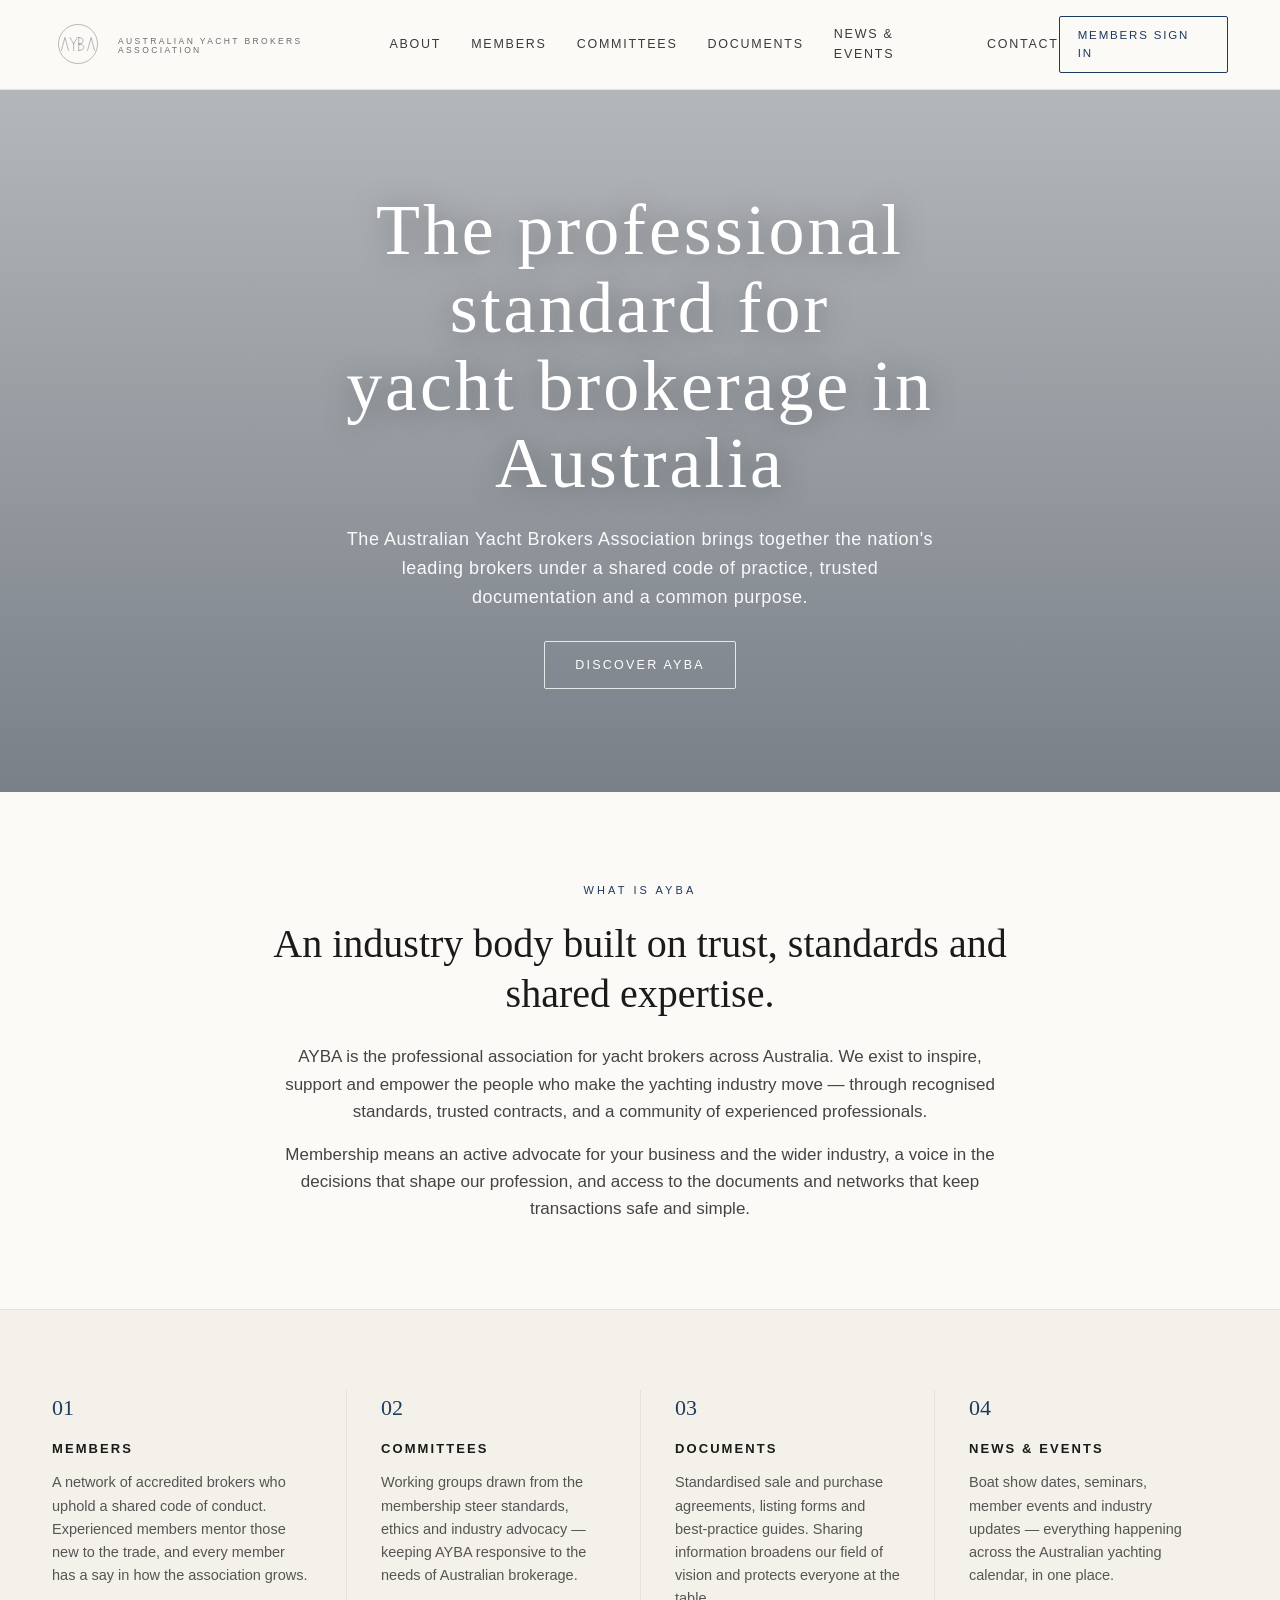
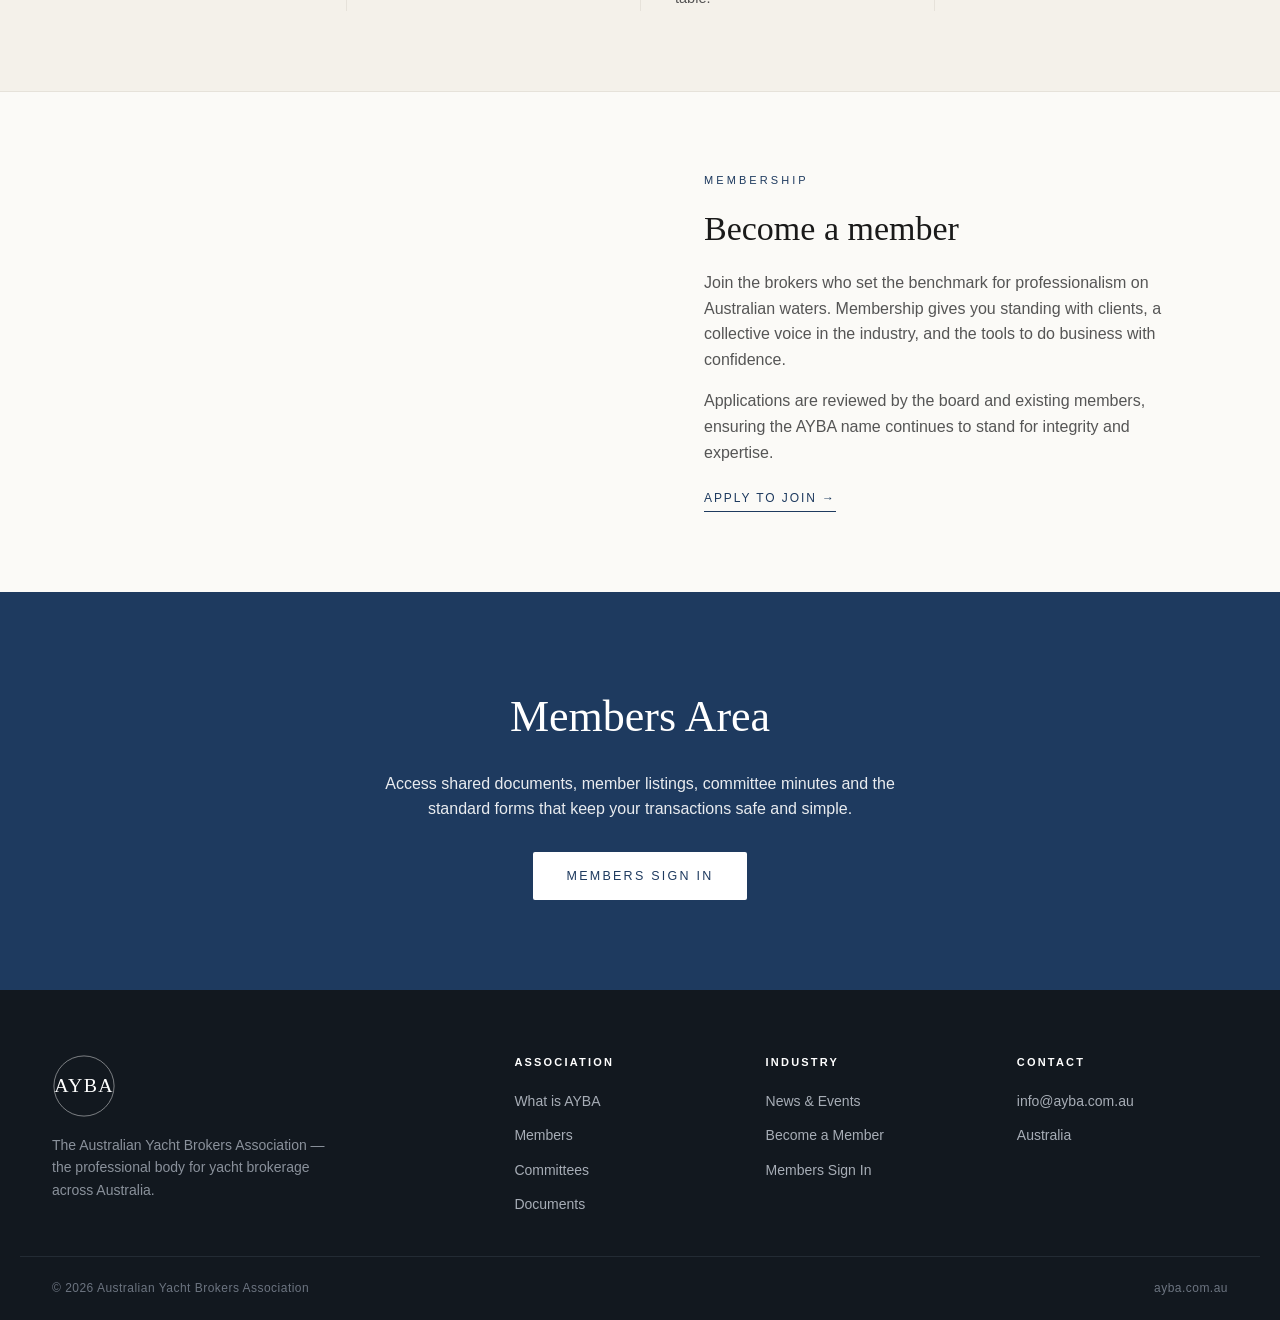
==== index.html @ bcdb8a64 "Create index.html" ====
<!DOCTYPE html>
<html lang="en-AU">
<head>
<meta charset="UTF-8">
<meta name="viewport" content="width=device-width, initial-scale=1.0">
<title>AYBA — The Australian Yacht Brokers Association</title>
<meta name="description" content="The Australian Yacht Brokers Association — the professional body for yacht brokerage in Australia. Standards, documents and community for the industry.">
<style>
  :root{
    --ink:#1a1a1a;
    --muted:#6b6b6b;
    --line:#e6e2da;
    --paper:#fbfaf7;
    --accent:#1e3a5f;      /* deep navy */
    --sand:#f4f1ea;
    --serif:"Cormorant Garamond", Georgia, "Times New Roman", serif;
    --sans:"Helvetica Neue", Arial, "Segoe UI", sans-serif;
  }
  @import url('https://fonts.googleapis.com/css2?family=Cormorant+Garamond:wght@300;400;500&family=Jost:wght@300;400;500&display=swap');
  *{box-sizing:border-box;margin:0;padding:0}
  html{scroll-behavior:smooth}
  body{
    font-family:var(--sans);
    color:var(--ink);
    background:var(--paper);
    line-height:1.6;
    -webkit-font-smoothing:antialiased;
  }
  a{color:inherit;text-decoration:none}

  /* ---------- Top bar ---------- */
  header{
    position:sticky;top:0;z-index:50;
    background:rgba(251,250,247,.92);
    backdrop-filter:blur(8px);
    border-bottom:1px solid var(--line);
  }
  .bar{
    max-width:1240px;margin:0 auto;
    display:flex;align-items:center;justify-content:space-between;
    padding:16px 32px;
  }
  .brand{display:flex;align-items:center;gap:14px;color:var(--ink)}
  .brand .mark{width:52px;height:52px;flex:none;display:block}
  .brand .mark text{font-family:var(--serif);font-weight:300}
  .brand .wordmark{display:flex;flex-direction:column;line-height:1.1}
  .brand .wordmark b{font-family:var(--serif);font-weight:400;font-size:22px;letter-spacing:.22em}
  .brand .wordmark span{font-family:'Jost',var(--sans);font-size:8.5px;letter-spacing:.28em;color:var(--muted);margin-top:4px;text-transform:uppercase}
  @media(max-width:720px){.brand .wordmark{display:none}}
  nav.main{display:flex;gap:30px;align-items:center;font-family:'Jost',var(--sans);font-size:12.5px;letter-spacing:.14em;text-transform:uppercase;color:#3a3a3a}
  nav.main a{position:relative;padding:4px 0;transition:color .2s}
  nav.main a:hover{color:var(--accent)}
  .members-btn{
    font-family:'Jost',var(--sans);font-size:11.5px;letter-spacing:.16em;text-transform:uppercase;
    border:1px solid var(--accent);color:var(--accent);
    padding:9px 18px;border-radius:2px;transition:all .2s;
  }
  .members-btn:hover{background:var(--accent);color:#fff}
  .menu-toggle{display:none;background:none;border:0;font-size:24px;cursor:pointer;color:var(--ink)}

  /* ---------- Hero ---------- */
  .hero{
    position:relative;
    min-height:78vh;
    display:flex;align-items:center;justify-content:center;text-align:center;
    background:linear-gradient(180deg,rgba(15,28,45,.30),rgba(15,28,45,.55)),
      url('https://images.unsplash.com/photo-1598737285721-29346a5c9278?auto=format&fit=crop&w=2200&q=80') center 45%/cover no-repeat;
    color:#fff;
  }
  .hero-inner{max-width:820px;padding:40px}
  .hero h1{
    font-family:var(--serif);font-weight:300;
    font-size:clamp(38px,6vw,72px);letter-spacing:.04em;line-height:1.08;
    margin-bottom:22px;text-shadow:0 2px 30px rgba(0,0,0,.35);
  }
  .hero p{
    font-family:'Jost',var(--sans);font-weight:300;
    font-size:clamp(14px,1.6vw,18px);letter-spacing:.03em;
    max-width:600px;margin:0 auto 30px;opacity:.95;
  }
  .hero .cta{
    display:inline-block;font-family:'Jost',var(--sans);
    font-size:12.5px;letter-spacing:.18em;text-transform:uppercase;
    border:1px solid rgba(255,255,255,.8);padding:13px 30px;border-radius:2px;
    transition:all .2s;
  }
  .hero .cta:hover{background:#fff;color:var(--accent)}

  /* ---------- Intro strip ---------- */
  .intro{max-width:900px;margin:0 auto;padding:90px 32px 70px;text-align:center}
  .kicker{font-family:'Jost',var(--sans);font-size:11px;letter-spacing:.28em;text-transform:uppercase;color:var(--accent);margin-bottom:20px}
  .intro h2{font-family:var(--serif);font-weight:400;font-size:clamp(26px,3.6vw,40px);line-height:1.25;color:var(--ink);margin-bottom:24px}
  .intro p{font-family:'Jost',var(--sans);font-weight:300;color:#444;font-size:17px;max-width:720px;margin:0 auto 16px}

  /* ---------- Pillars ---------- */
  .pillars{background:var(--sand);border-top:1px solid var(--line);border-bottom:1px solid var(--line)}
  .grid{max-width:1240px;margin:0 auto;padding:80px 32px;display:grid;grid-template-columns:repeat(4,1fr);gap:0}
  .pillar{padding:0 34px;border-left:1px solid var(--line)}
  .pillar:first-child{border-left:0;padding-left:0}
  .pillar .num{font-family:var(--serif);font-size:22px;color:var(--accent);margin-bottom:14px}
  .pillar h3{font-family:'Jost',var(--sans);font-size:13px;letter-spacing:.16em;text-transform:uppercase;margin-bottom:12px;color:var(--ink)}
  .pillar p{font-family:'Jost',var(--sans);font-weight:300;font-size:14.5px;color:#555}

  /* ---------- Feature split ---------- */
  .split{max-width:1240px;margin:0 auto;display:grid;grid-template-columns:1fr 1fr;gap:0;align-items:stretch}
  .split .img{min-height:460px;background:center/cover no-repeat}
  .split .txt{padding:80px 64px;display:flex;flex-direction:column;justify-content:center}
  .split .txt h2{font-family:var(--serif);font-weight:400;font-size:34px;margin-bottom:20px;line-height:1.2}
  .split .txt p{font-family:'Jost',var(--sans);font-weight:300;color:#555;font-size:16px;margin-bottom:16px}
  .split .txt a.link{font-family:'Jost',var(--sans);font-size:12px;letter-spacing:.16em;text-transform:uppercase;color:var(--accent);border-bottom:1px solid var(--accent);padding-bottom:3px;align-self:flex-start;margin-top:8px}

  /* ---------- Join band ---------- */
  .band{background:var(--accent);color:#fff;text-align:center;padding:90px 32px}
  .band h2{font-family:var(--serif);font-weight:300;font-size:clamp(28px,4vw,44px);margin-bottom:18px}
  .band p{font-family:'Jost',var(--sans);font-weight:300;opacity:.9;max-width:560px;margin:0 auto 30px}
  .band .cta{display:inline-block;font-family:'Jost',var(--sans);font-size:12.5px;letter-spacing:.18em;text-transform:uppercase;background:#fff;color:var(--accent);padding:14px 34px;border-radius:2px;transition:opacity .2s}
  .band .cta:hover{opacity:.85}

  /* ---------- Footer ---------- */
  footer{background:#12181f;color:#c9cdd3;font-family:'Jost',var(--sans);font-weight:300}
  .foot{max-width:1240px;margin:0 auto;padding:64px 32px 30px;display:grid;grid-template-columns:2fr 1fr 1fr 1fr;gap:40px}
  .foot .fbrand{font-family:var(--serif);font-size:28px;letter-spacing:.18em;color:#fff;margin-bottom:14px}
  .foot p{font-size:14px;color:#8a919b;max-width:280px}
  .foot h4{font-size:11px;letter-spacing:.2em;text-transform:uppercase;color:#fff;margin-bottom:16px}
  .foot ul{list-style:none}
  .foot ul li{margin-bottom:9px}
  .foot ul li a{font-size:14px;color:#a7adb6;transition:color .2s}
  .foot ul li a:hover{color:#fff}
  .foot-bottom{border-top:1px solid #232b34;max-width:1240px;margin:0 auto;padding:22px 32px;display:flex;justify-content:space-between;font-size:12px;color:#6c7480;letter-spacing:.04em}

  /* ---------- Responsive ---------- */
  @media(max-width:960px){
    .grid{grid-template-columns:1fr 1fr;gap:40px 0}
    .pillar{border-left:0;padding:0 20px}
    .split{grid-template-columns:1fr}
    .split .img{min-height:320px}
    .split .txt{padding:56px 32px}
    .foot{grid-template-columns:1fr 1fr}
  }
  @media(max-width:720px){
    nav.main{display:none}
    .menu-toggle{display:block}
    .members-btn{padding:8px 14px}
    .grid{grid-template-columns:1fr}
    .foot{grid-template-columns:1fr}
    .foot-bottom{flex-direction:column;gap:8px}
  }
</style>
</head>
<body>

<header>
  <div class="bar">
    <a href="#top" class="brand" aria-label="AYBA — Australian Yacht Brokers Association">
      <svg class="mark" viewBox="0 0 400 400" role="img" aria-hidden="true">
        <circle cx="200" cy="200" r="150" fill="none" stroke="currentColor" stroke-width="2.2"/>
        <g fill="none" stroke="currentColor" stroke-width="2.4" stroke-linecap="round" stroke-linejoin="round">
          <path d="M72,250 L99.5,150 L127,250"/>
          <path d="M139,150 L166.5,200 L194,150 M166.5,200 L166.5,250"/>
          <path d="M206,150 L206,250 M206,150 C252,150 252,200 206,200 M206,200 C260,200 260,250 206,250"/>
          <path d="M273,250 L300.5,150 L328,250"/>
        </g>
      </svg>
      <span class="wordmark"><span>Australian Yacht Brokers Association</span></span>
    </a>
    <nav class="main">
      <a href="#about">About</a>
      <a href="#members">Members</a>
      <a href="#committees">Committees</a>
      <a href="#documents">Documents</a>
      <a href="#news">News &amp; Events</a>
      <a href="#contact">Contact</a>
    </nav>
    <a href="#members-signin" class="members-btn">Members Sign In</a>
  </div>
</header>

<section class="hero" id="top">
  <div class="hero-inner">
    <h1>The professional standard for<br>yacht brokerage in Australia</h1>
    <p>The Australian Yacht Brokers Association brings together the nation's leading brokers under a shared code of practice, trusted documentation and a common purpose.</p>
    <a href="#about" class="cta">Discover AYBA</a>
  </div>
</section>

<section class="intro" id="about">
  <div class="kicker">What is AYBA</div>
  <h2>An industry body built on trust, standards and shared expertise.</h2>
  <p>AYBA is the professional association for yacht brokers across Australia. We exist to inspire, support and empower the people who make the yachting industry move — through recognised standards, trusted contracts, and a community of experienced professionals.</p>
  <p>Membership means an active advocate for your business and the wider industry, a voice in the decisions that shape our profession, and access to the documents and networks that keep transactions safe and simple.</p>
</section>

<section class="pillars">
  <div class="grid">
    <div class="pillar" id="members">
      <div class="num">01</div>
      <h3>Members</h3>
      <p>A network of accredited brokers who uphold a shared code of conduct. Experienced members mentor those new to the trade, and every member has a say in how the association grows.</p>
    </div>
    <div class="pillar" id="committees">
      <div class="num">02</div>
      <h3>Committees</h3>
      <p>Working groups drawn from the membership steer standards, ethics and industry advocacy — keeping AYBA responsive to the needs of Australian brokerage.</p>
    </div>
    <div class="pillar" id="documents">
      <div class="num">03</div>
      <h3>Documents</h3>
      <p>Standardised sale and purchase agreements, listing forms and best-practice guides. Sharing information broadens our field of vision and protects everyone at the table.</p>
    </div>
    <div class="pillar" id="news">
      <div class="num">04</div>
      <h3>News &amp; Events</h3>
      <p>Boat show dates, seminars, member events and industry updates — everything happening across the Australian yachting calendar, in one place.</p>
    </div>
  </div>
</section>

<section class="split">
  <div class="img" style="background-image:url('https://images.unsplash.com/photo-1567899378494-47b22a2ae96a?auto=format&fit=crop&w=1400&q=80')"></div>
  <div class="txt">
    <div class="kicker">Membership</div>
    <h2>Become a member</h2>
    <p>Join the brokers who set the benchmark for professionalism on Australian waters. Membership gives you standing with clients, a collective voice in the industry, and the tools to do business with confidence.</p>
    <p>Applications are reviewed by the board and existing members, ensuring the AYBA name continues to stand for integrity and expertise.</p>
    <a href="#members-signin" class="link">Apply to join &rarr;</a>
  </div>
</section>

<section class="band" id="members-signin">
  <h2>Members Area</h2>
  <p>Access shared documents, member listings, committee minutes and the standard forms that keep your transactions safe and simple.</p>
  <a href="#" class="cta">Members Sign In</a>
</section>

<footer id="contact">
  <div class="foot">
    <div>
      <svg class="mark" viewBox="0 0 200 200" role="img" aria-label="AYBA" style="width:64px;height:64px;color:#fff;margin-bottom:16px;display:block">
        <circle cx="100" cy="100" r="94" fill="none" stroke="currentColor" stroke-width="1.4"/>
        <text x="100" y="118" text-anchor="middle" fill="currentColor" font-size="62" letter-spacing="4" font-family="'Cormorant Garamond', Georgia, serif" font-weight="300">AYBA</text>
      </svg>
      <p>The Australian Yacht Brokers Association — the professional body for yacht brokerage across Australia.</p>
    </div>
    <div>
      <h4>Association</h4>
      <ul>
        <li><a href="#about">What is AYBA</a></li>
        <li><a href="#members">Members</a></li>
        <li><a href="#committees">Committees</a></li>
        <li><a href="#documents">Documents</a></li>
      </ul>
    </div>
    <div>
      <h4>Industry</h4>
      <ul>
        <li><a href="#news">News &amp; Events</a></li>
        <li><a href="#members-signin">Become a Member</a></li>
        <li><a href="#members-signin">Members Sign In</a></li>
      </ul>
    </div>
    <div>
      <h4>Contact</h4>
      <ul>
        <li><a href="mailto:info@ayba.com.au">info@ayba.com.au</a></li>
        <li><a href="#">Australia</a></li>
      </ul>
    </div>
  </div>
  <div class="foot-bottom">
    <span>&copy; 2026 Australian Yacht Brokers Association</span>
    <span>ayba.com.au</span>
  </div>
</footer>

<script>
  // mobile nav toggle (kept minimal)
  document.querySelectorAll('a[href^="#"]').forEach(function(a){
    a.addEventListener('click',function(e){
      var id=this.getAttribute('href');
      if(id.length>1){var el=document.querySelector(id);if(el){e.preventDefault();el.scrollIntoView({behavior:'smooth'});}}
    });
  });
</script>
</body>
</html>
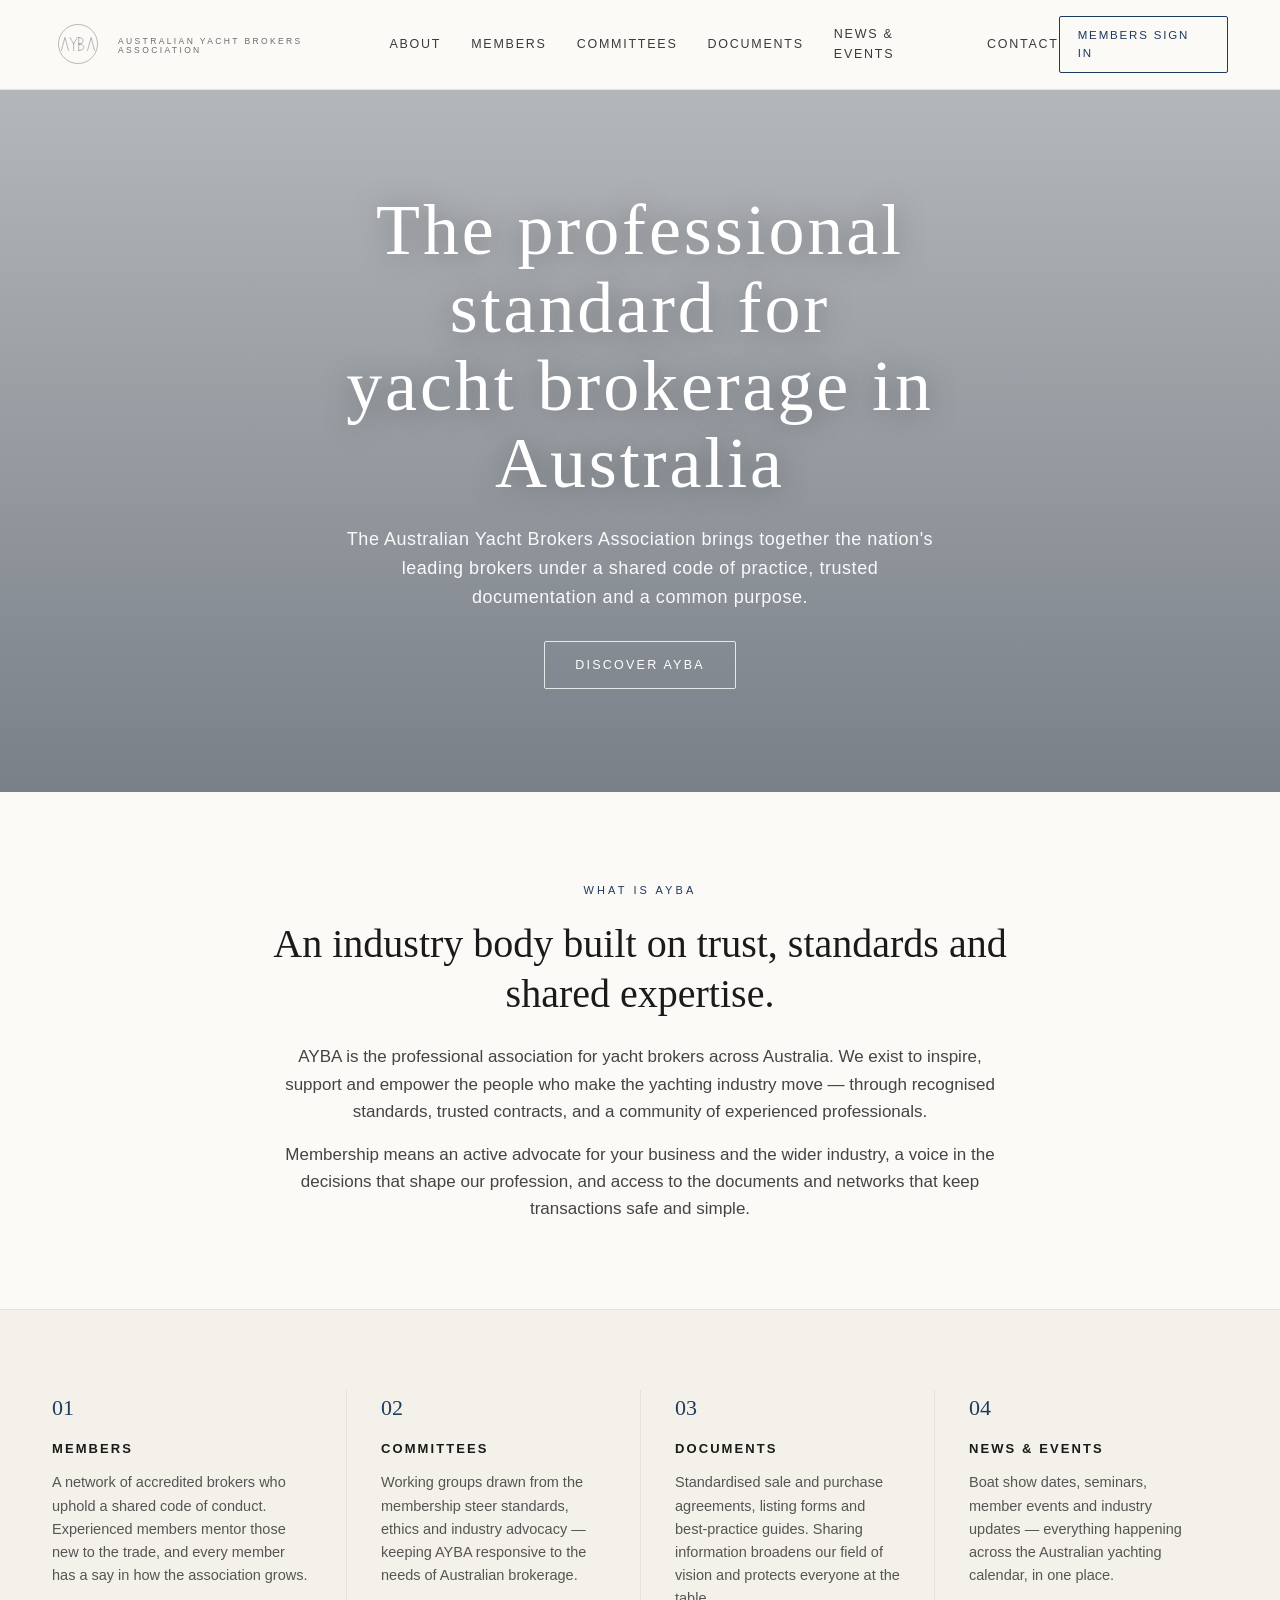
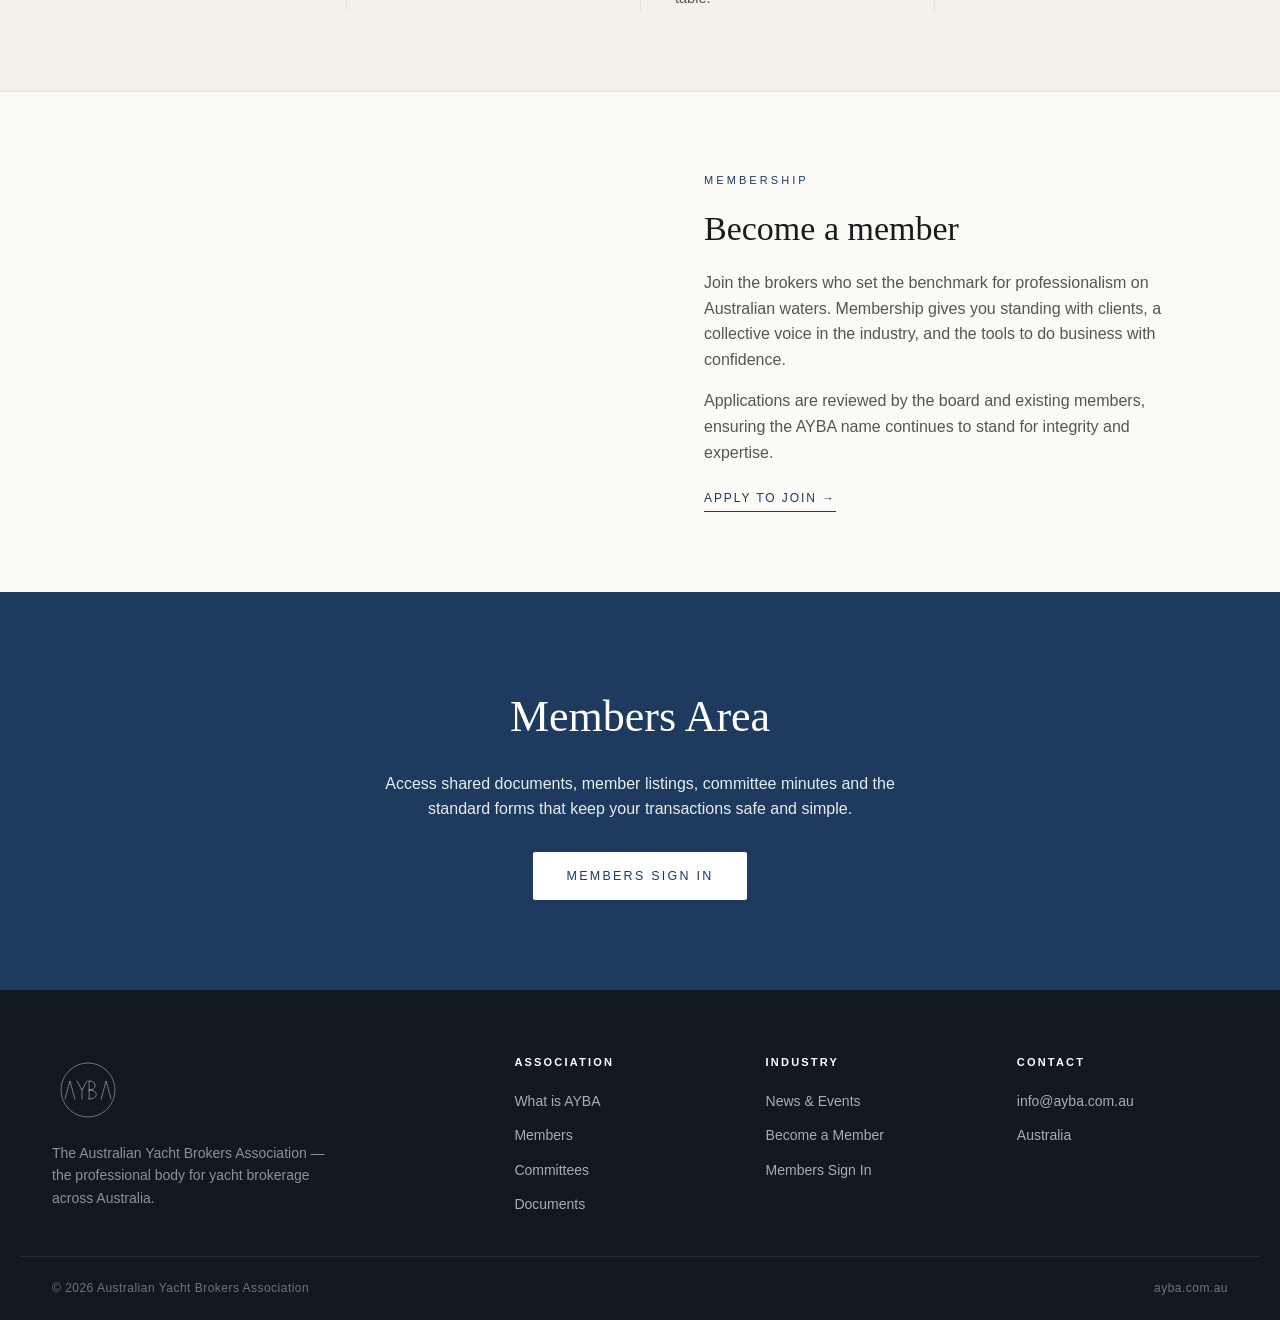
==== commit 054840cc: "Update index.html" ====
--- a/index.html
+++ b/index.html
@@ -235,9 +235,14 @@
 <footer id="contact">
   <div class="foot">
     <div>
-      <svg class="mark" viewBox="0 0 200 200" role="img" aria-label="AYBA" style="width:64px;height:64px;color:#fff;margin-bottom:16px;display:block">
-        <circle cx="100" cy="100" r="94" fill="none" stroke="currentColor" stroke-width="1.4"/>
-        <text x="100" y="118" text-anchor="middle" fill="currentColor" font-size="62" letter-spacing="4" font-family="'Cormorant Garamond', Georgia, serif" font-weight="300">AYBA</text>
+      <svg class="mark" viewBox="0 0 400 400" role="img" aria-label="AYBA" style="width:72px;height:72px;color:#fff;margin-bottom:16px;display:block">
+        <circle cx="200" cy="200" r="150" fill="none" stroke="currentColor" stroke-width="2.2"/>
+        <g fill="none" stroke="currentColor" stroke-width="2.4" stroke-linecap="round" stroke-linejoin="round">
+          <path d="M72,250 L99.5,150 L127,250"/>
+          <path d="M139,150 L166.5,200 L194,150 M166.5,200 L166.5,250"/>
+          <path d="M206,150 L206,250 M206,150 C252,150 252,200 206,200 M206,200 C260,200 260,250 206,250"/>
+          <path d="M273,250 L300.5,150 L328,250"/>
+        </g>
       </svg>
       <p>The Australian Yacht Brokers Association — the professional body for yacht brokerage across Australia.</p>
     </div>
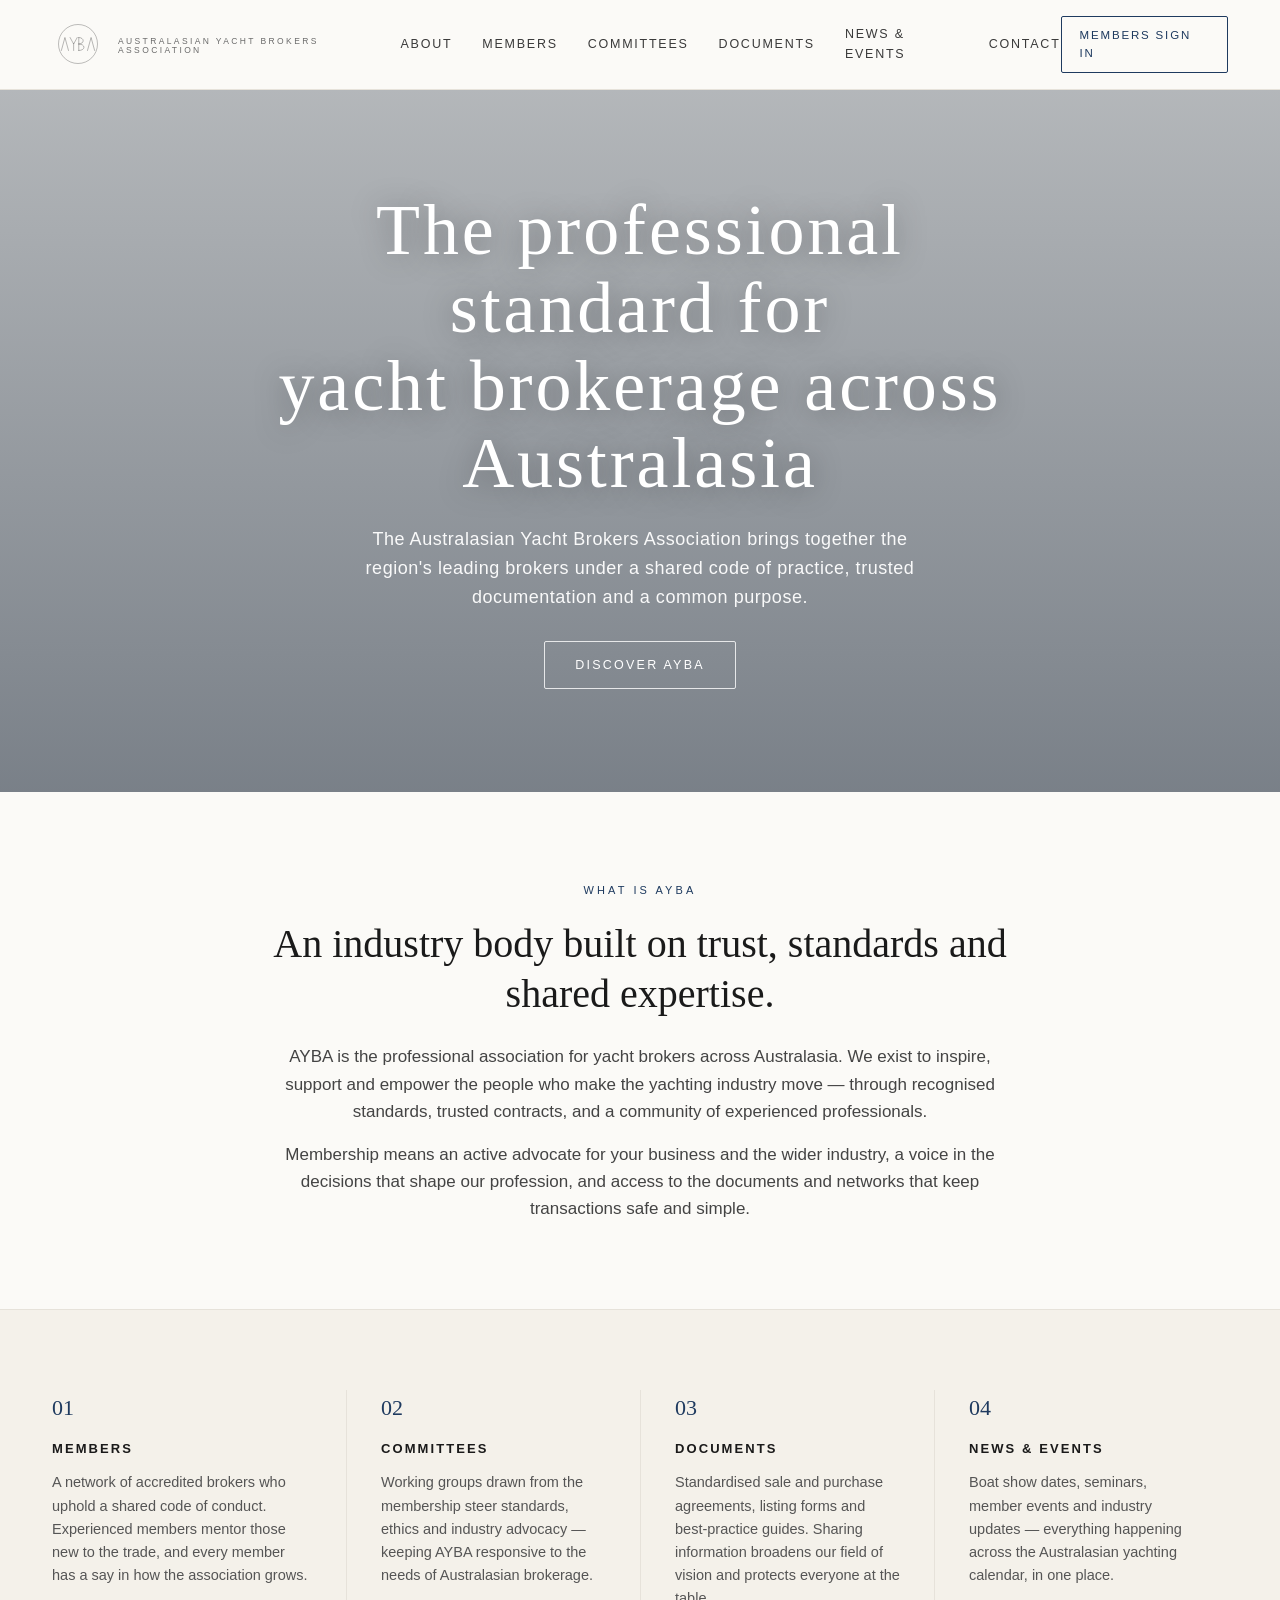
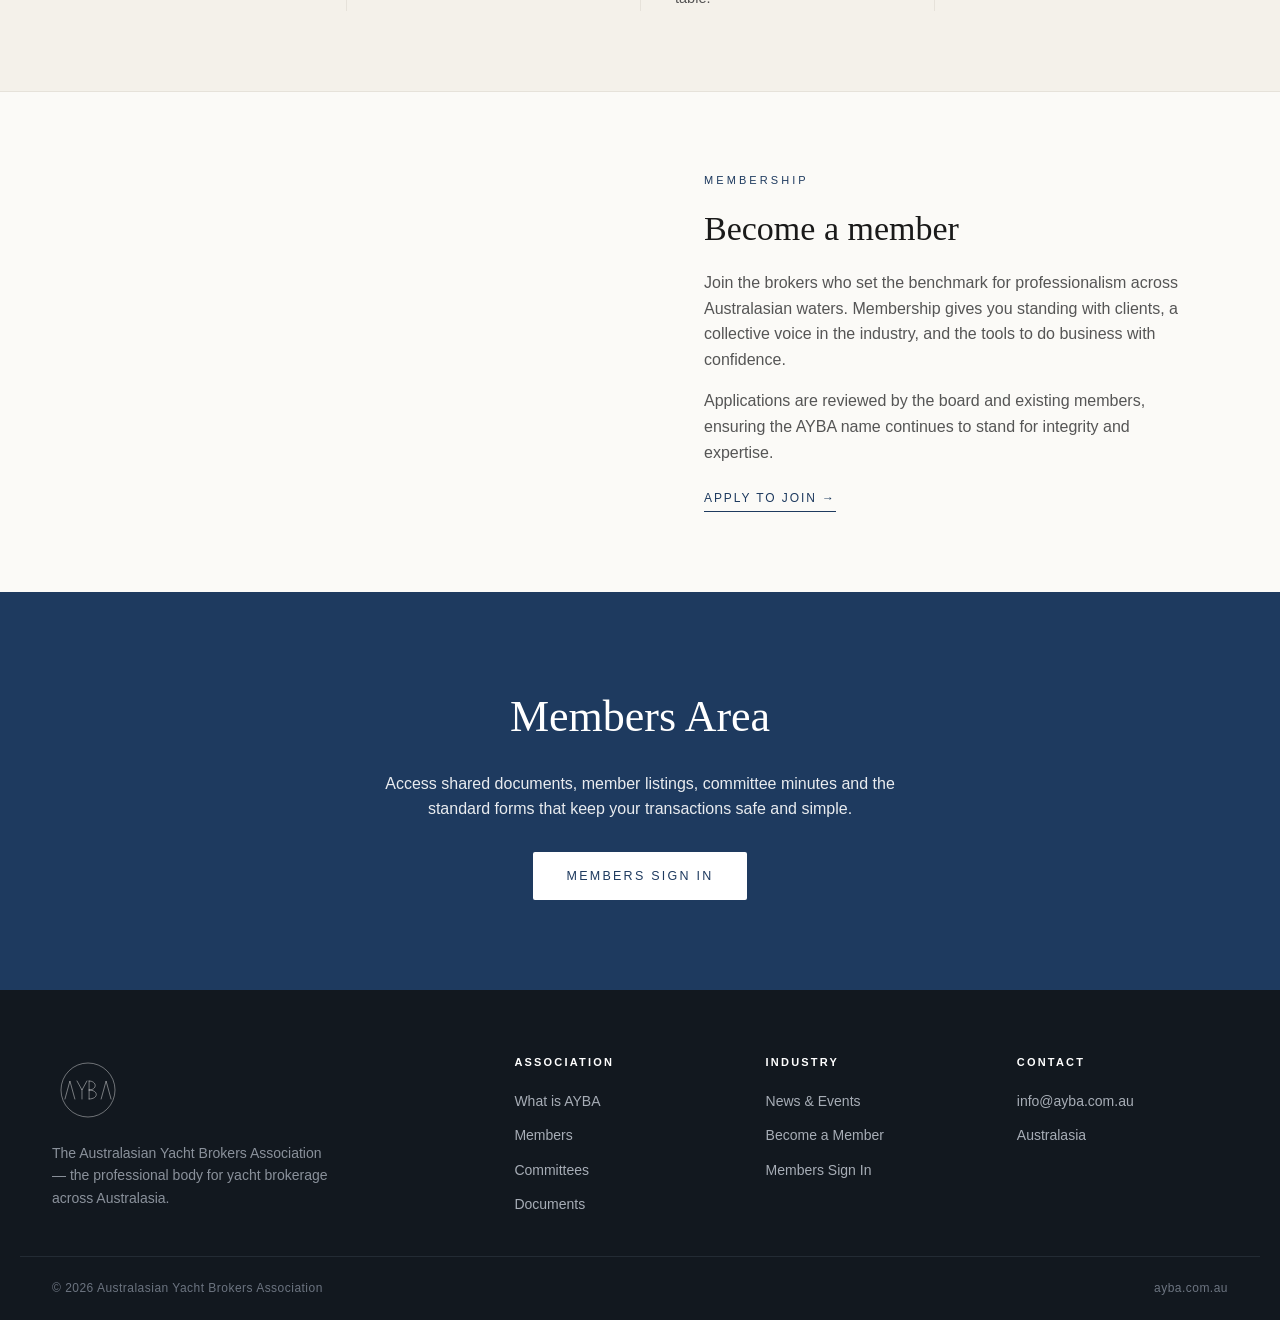
==== commit 88e3f790: "Update index.html" ====
--- a/index.html
+++ b/index.html
@@ -3,8 +3,8 @@
 <head>
 <meta charset="UTF-8">
 <meta name="viewport" content="width=device-width, initial-scale=1.0">
-<title>AYBA — The Australian Yacht Brokers Association</title>
-<meta name="description" content="The Australian Yacht Brokers Association — the professional body for yacht brokerage in Australia. Standards, documents and community for the industry.">
+<title>AYBA — The Australasian Yacht Brokers Association</title>
+<meta name="description" content="The Australasian Yacht Brokers Association — the professional body for yacht brokerage across Australasia. Standards, documents and community for the industry.">
 <style>
   :root{
     --ink:#1a1a1a;
@@ -151,7 +151,7 @@
 
 <header>
   <div class="bar">
-    <a href="#top" class="brand" aria-label="AYBA — Australian Yacht Brokers Association">
+    <a href="#top" class="brand" aria-label="AYBA — Australasian Yacht Brokers Association">
       <svg class="mark" viewBox="0 0 400 400" role="img" aria-hidden="true">
         <circle cx="200" cy="200" r="150" fill="none" stroke="currentColor" stroke-width="2.2"/>
         <g fill="none" stroke="currentColor" stroke-width="2.4" stroke-linecap="round" stroke-linejoin="round">
@@ -161,7 +161,7 @@
           <path d="M273,250 L300.5,150 L328,250"/>
         </g>
       </svg>
-      <span class="wordmark"><span>Australian Yacht Brokers Association</span></span>
+      <span class="wordmark"><span>Australasian Yacht Brokers Association</span></span>
     </a>
     <nav class="main">
       <a href="#about">About</a>
@@ -177,8 +177,8 @@
 
 <section class="hero" id="top">
   <div class="hero-inner">
-    <h1>The professional standard for<br>yacht brokerage in Australia</h1>
-    <p>The Australian Yacht Brokers Association brings together the nation's leading brokers under a shared code of practice, trusted documentation and a common purpose.</p>
+    <h1>The professional standard for<br>yacht brokerage across Australasia</h1>
+    <p>The Australasian Yacht Brokers Association brings together the region's leading brokers under a shared code of practice, trusted documentation and a common purpose.</p>
     <a href="#about" class="cta">Discover AYBA</a>
   </div>
 </section>
@@ -186,7 +186,7 @@
 <section class="intro" id="about">
   <div class="kicker">What is AYBA</div>
   <h2>An industry body built on trust, standards and shared expertise.</h2>
-  <p>AYBA is the professional association for yacht brokers across Australia. We exist to inspire, support and empower the people who make the yachting industry move — through recognised standards, trusted contracts, and a community of experienced professionals.</p>
+  <p>AYBA is the professional association for yacht brokers across Australasia. We exist to inspire, support and empower the people who make the yachting industry move — through recognised standards, trusted contracts, and a community of experienced professionals.</p>
   <p>Membership means an active advocate for your business and the wider industry, a voice in the decisions that shape our profession, and access to the documents and networks that keep transactions safe and simple.</p>
 </section>
 
@@ -200,7 +200,7 @@
     <div class="pillar" id="committees">
       <div class="num">02</div>
       <h3>Committees</h3>
-      <p>Working groups drawn from the membership steer standards, ethics and industry advocacy — keeping AYBA responsive to the needs of Australian brokerage.</p>
+      <p>Working groups drawn from the membership steer standards, ethics and industry advocacy — keeping AYBA responsive to the needs of Australasian brokerage.</p>
     </div>
     <div class="pillar" id="documents">
       <div class="num">03</div>
@@ -210,7 +210,7 @@
     <div class="pillar" id="news">
       <div class="num">04</div>
       <h3>News &amp; Events</h3>
-      <p>Boat show dates, seminars, member events and industry updates — everything happening across the Australian yachting calendar, in one place.</p>
+      <p>Boat show dates, seminars, member events and industry updates — everything happening across the Australasian yachting calendar, in one place.</p>
     </div>
   </div>
 </section>
@@ -220,7 +220,7 @@
   <div class="txt">
     <div class="kicker">Membership</div>
     <h2>Become a member</h2>
-    <p>Join the brokers who set the benchmark for professionalism on Australian waters. Membership gives you standing with clients, a collective voice in the industry, and the tools to do business with confidence.</p>
+    <p>Join the brokers who set the benchmark for professionalism across Australasian waters. Membership gives you standing with clients, a collective voice in the industry, and the tools to do business with confidence.</p>
     <p>Applications are reviewed by the board and existing members, ensuring the AYBA name continues to stand for integrity and expertise.</p>
     <a href="#members-signin" class="link">Apply to join &rarr;</a>
   </div>
@@ -244,7 +244,7 @@
           <path d="M273,250 L300.5,150 L328,250"/>
         </g>
       </svg>
-      <p>The Australian Yacht Brokers Association — the professional body for yacht brokerage across Australia.</p>
+      <p>The Australasian Yacht Brokers Association — the professional body for yacht brokerage across Australasia.</p>
     </div>
     <div>
       <h4>Association</h4>
@@ -267,12 +267,12 @@
       <h4>Contact</h4>
       <ul>
         <li><a href="mailto:info@ayba.com.au">info@ayba.com.au</a></li>
-        <li><a href="#">Australia</a></li>
+        <li><a href="#">Australasia</a></li>
       </ul>
     </div>
   </div>
   <div class="foot-bottom">
-    <span>&copy; 2026 Australian Yacht Brokers Association</span>
+    <span>&copy; 2026 Australasian Yacht Brokers Association</span>
     <span>ayba.com.au</span>
   </div>
 </footer>
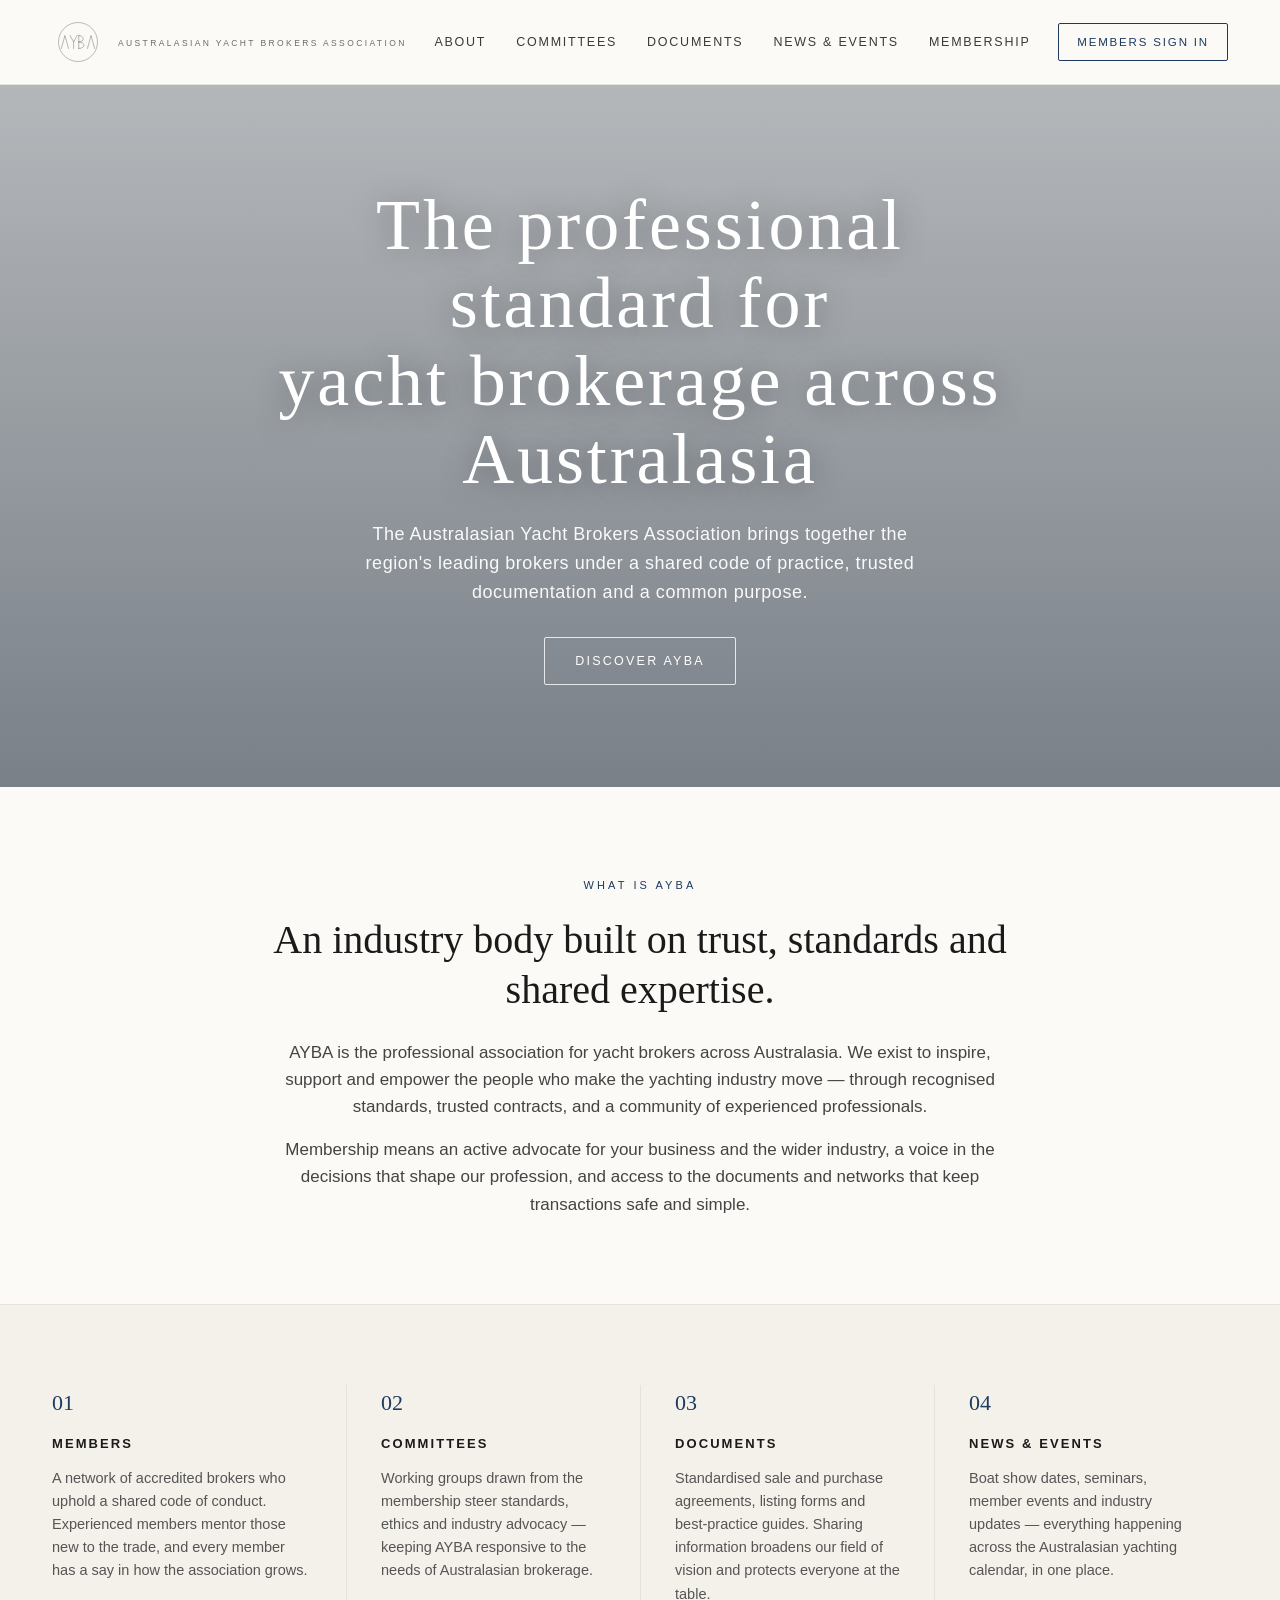
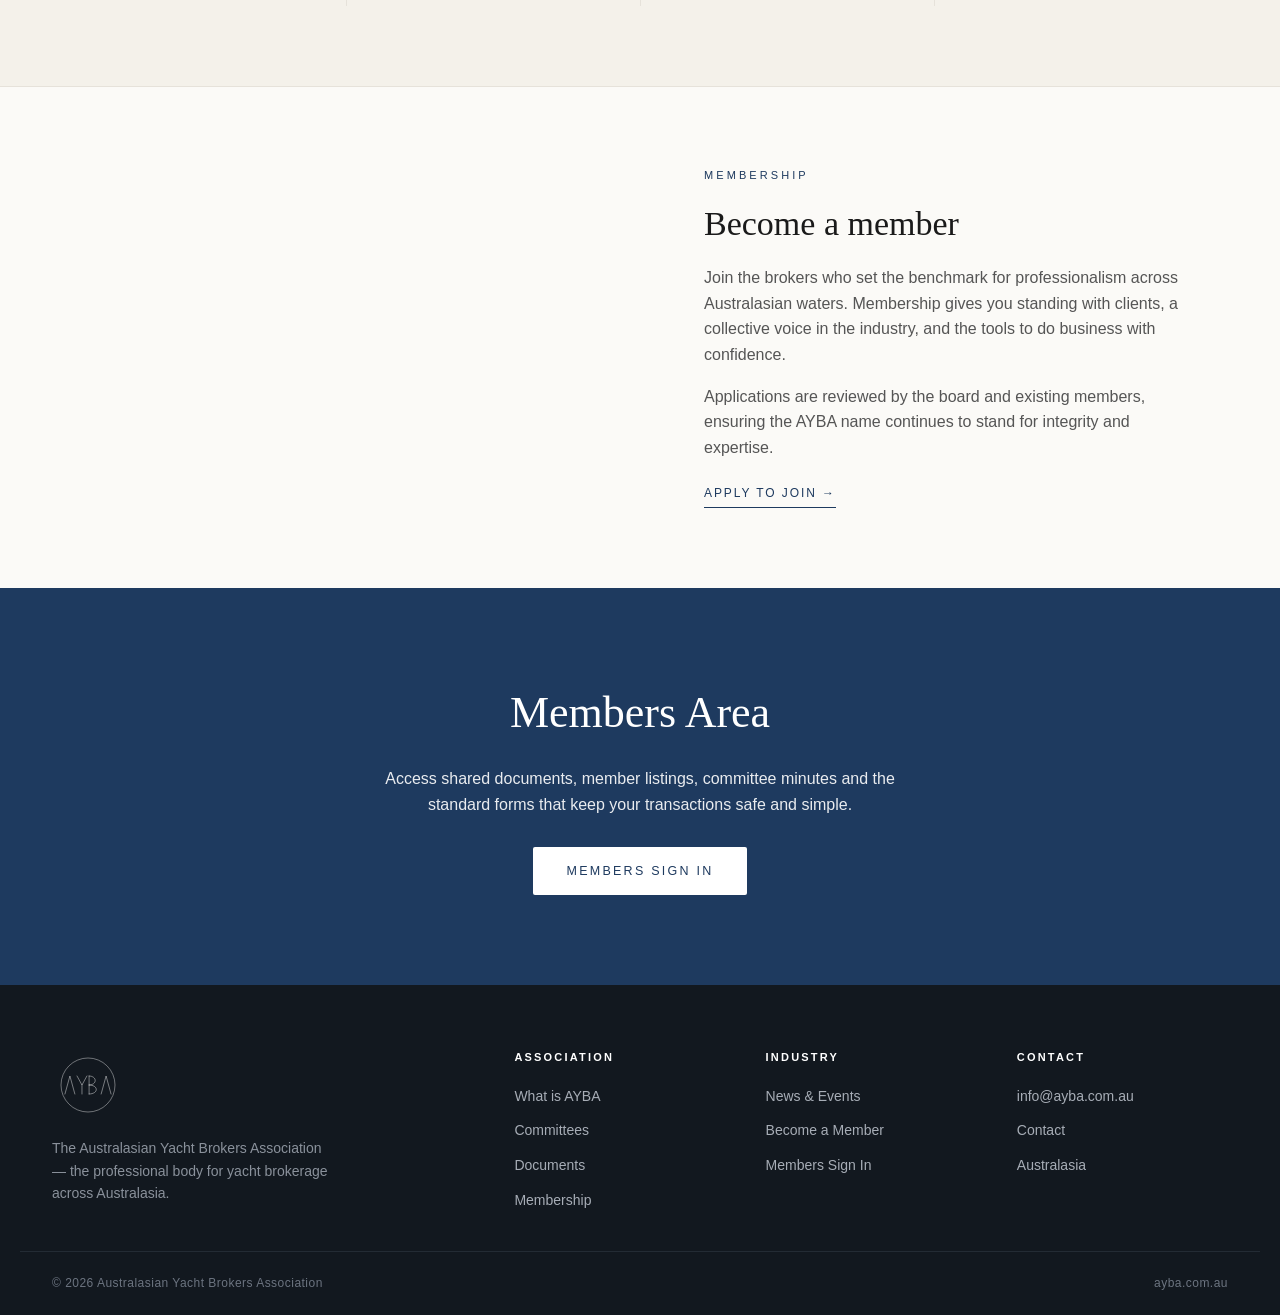
==== commit c0fc330b: "Create index.html" ====
--- a/index.html
+++ b/index.html
@@ -164,14 +164,13 @@
       <span class="wordmark"><span>Australasian Yacht Brokers Association</span></span>
     </a>
     <nav class="main">
-      <a href="#about">About</a>
-      <a href="#members">Members</a>
-      <a href="#committees">Committees</a>
-      <a href="#documents">Documents</a>
-      <a href="#news">News &amp; Events</a>
-      <a href="#contact">Contact</a>
+      <a href="about.html">About</a>
+      <a href="committees.html">Committees</a>
+      <a href="documents.html">Documents</a>
+      <a href="news.html">News &amp; Events</a>
+      <a href="membership.html">Membership</a>
     </nav>
-    <a href="#members-signin" class="members-btn">Members Sign In</a>
+    <a href="members.html" class="members-btn">Members Sign In</a>
   </div>
 </header>
 
@@ -179,7 +178,7 @@
   <div class="hero-inner">
     <h1>The professional standard for<br>yacht brokerage across Australasia</h1>
     <p>The Australasian Yacht Brokers Association brings together the region's leading brokers under a shared code of practice, trusted documentation and a common purpose.</p>
-    <a href="#about" class="cta">Discover AYBA</a>
+    <a href="about.html" class="cta">Discover AYBA</a>
   </div>
 </section>
 
@@ -222,14 +221,14 @@
     <h2>Become a member</h2>
     <p>Join the brokers who set the benchmark for professionalism across Australasian waters. Membership gives you standing with clients, a collective voice in the industry, and the tools to do business with confidence.</p>
     <p>Applications are reviewed by the board and existing members, ensuring the AYBA name continues to stand for integrity and expertise.</p>
-    <a href="#members-signin" class="link">Apply to join &rarr;</a>
+    <a href="membership.html" class="link">Apply to join &rarr;</a>
   </div>
 </section>
 
 <section class="band" id="members-signin">
   <h2>Members Area</h2>
   <p>Access shared documents, member listings, committee minutes and the standard forms that keep your transactions safe and simple.</p>
-  <a href="#" class="cta">Members Sign In</a>
+  <a href="members.html" class="cta">Members Sign In</a>
 </section>
 
 <footer id="contact">
@@ -249,24 +248,25 @@
     <div>
       <h4>Association</h4>
       <ul>
-        <li><a href="#about">What is AYBA</a></li>
-        <li><a href="#members">Members</a></li>
-        <li><a href="#committees">Committees</a></li>
-        <li><a href="#documents">Documents</a></li>
+        <li><a href="about.html">What is AYBA</a></li>
+        <li><a href="committees.html">Committees</a></li>
+        <li><a href="documents.html">Documents</a></li>
+        <li><a href="membership.html">Membership</a></li>
       </ul>
     </div>
     <div>
       <h4>Industry</h4>
       <ul>
-        <li><a href="#news">News &amp; Events</a></li>
-        <li><a href="#members-signin">Become a Member</a></li>
-        <li><a href="#members-signin">Members Sign In</a></li>
+        <li><a href="news.html">News &amp; Events</a></li>
+        <li><a href="membership.html">Become a Member</a></li>
+        <li><a href="members.html">Members Sign In</a></li>
       </ul>
     </div>
     <div>
       <h4>Contact</h4>
       <ul>
         <li><a href="mailto:info@ayba.com.au">info@ayba.com.au</a></li>
+        <li><a href="contact.html">Contact</a></li>
         <li><a href="#">Australasia</a></li>
       </ul>
     </div>
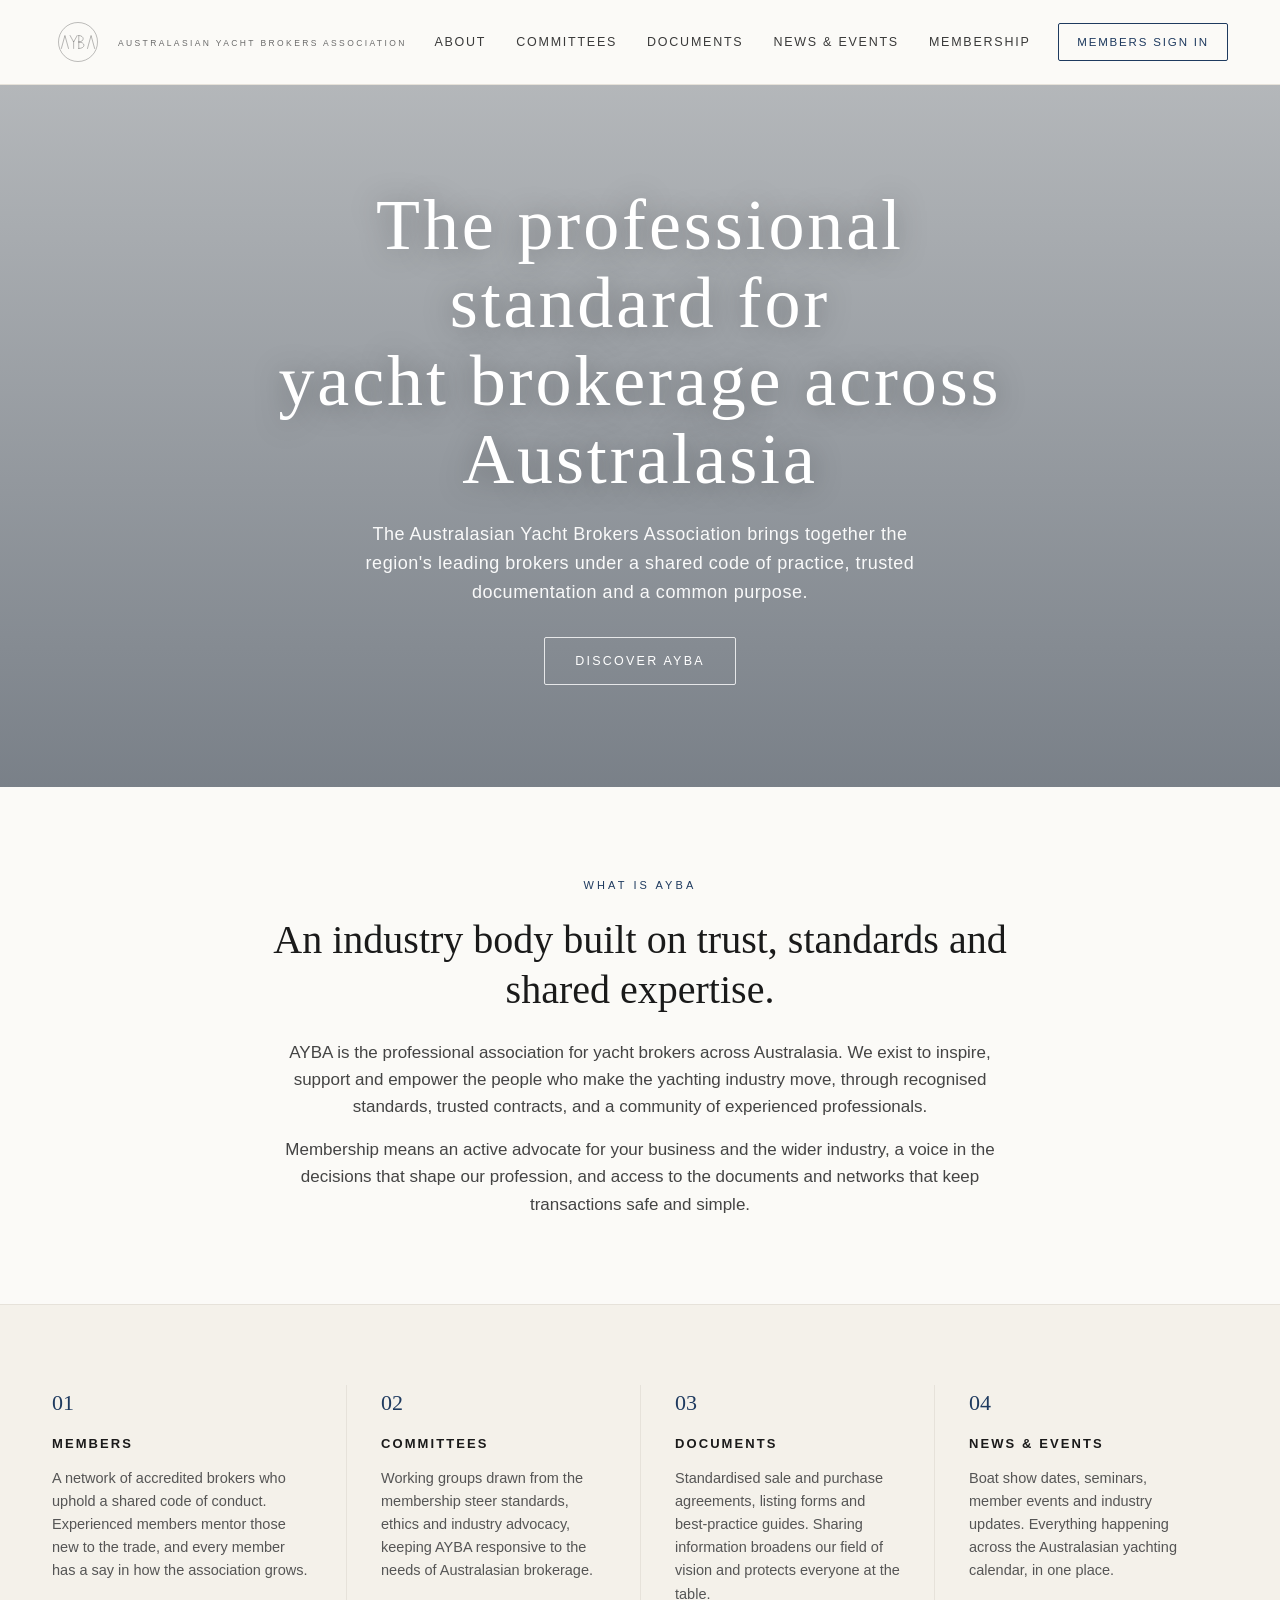
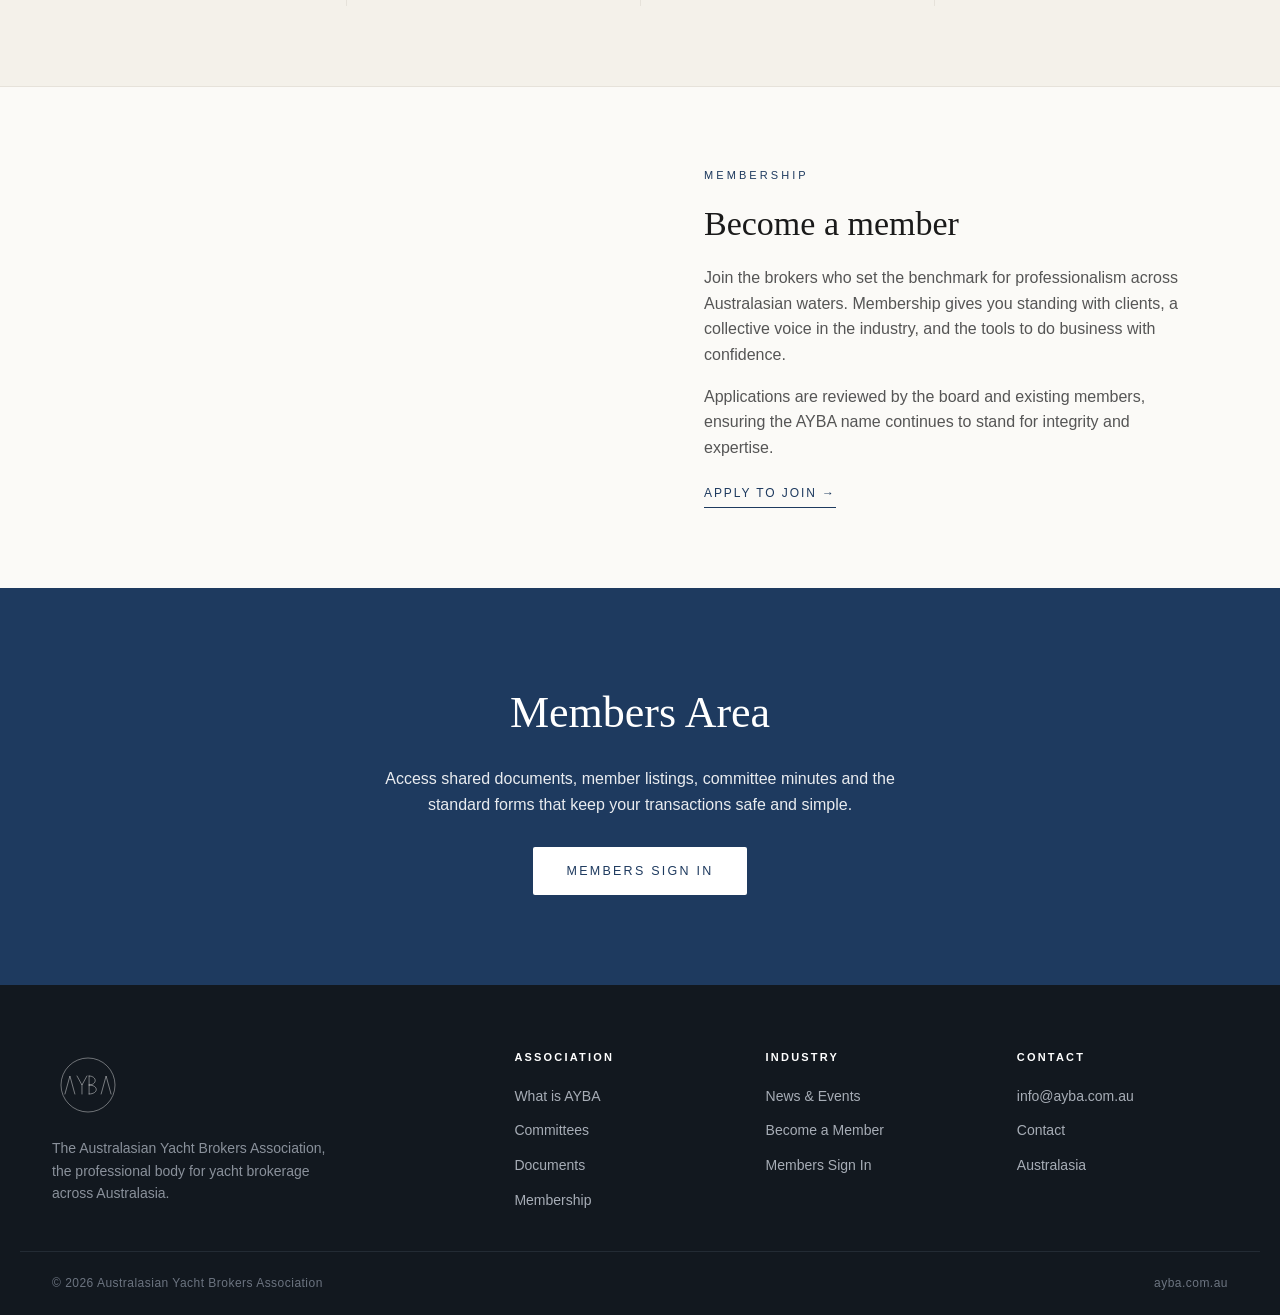
==== commit 0e199ac0: "Create index.html" ====
--- a/index.html
+++ b/index.html
@@ -3,8 +3,8 @@
 <head>
 <meta charset="UTF-8">
 <meta name="viewport" content="width=device-width, initial-scale=1.0">
-<title>AYBA — The Australasian Yacht Brokers Association</title>
-<meta name="description" content="The Australasian Yacht Brokers Association — the professional body for yacht brokerage across Australasia. Standards, documents and community for the industry.">
+<title>AYBA | The Australasian Yacht Brokers Association</title>
+<meta name="description" content="The Australasian Yacht Brokers Association, the professional body for yacht brokerage across Australasia. Standards, documents and community for the industry.">
 <style>
   :root{
     --ink:#1a1a1a;
@@ -151,7 +151,7 @@
 
 <header>
   <div class="bar">
-    <a href="#top" class="brand" aria-label="AYBA — Australasian Yacht Brokers Association">
+    <a href="#top" class="brand" aria-label="AYBA, Australasian Yacht Brokers Association">
       <svg class="mark" viewBox="0 0 400 400" role="img" aria-hidden="true">
         <circle cx="200" cy="200" r="150" fill="none" stroke="currentColor" stroke-width="2.2"/>
         <g fill="none" stroke="currentColor" stroke-width="2.4" stroke-linecap="round" stroke-linejoin="round">
@@ -185,7 +185,7 @@
 <section class="intro" id="about">
   <div class="kicker">What is AYBA</div>
   <h2>An industry body built on trust, standards and shared expertise.</h2>
-  <p>AYBA is the professional association for yacht brokers across Australasia. We exist to inspire, support and empower the people who make the yachting industry move — through recognised standards, trusted contracts, and a community of experienced professionals.</p>
+  <p>AYBA is the professional association for yacht brokers across Australasia. We exist to inspire, support and empower the people who make the yachting industry move, through recognised standards, trusted contracts, and a community of experienced professionals.</p>
   <p>Membership means an active advocate for your business and the wider industry, a voice in the decisions that shape our profession, and access to the documents and networks that keep transactions safe and simple.</p>
 </section>
 
@@ -199,7 +199,7 @@
     <div class="pillar" id="committees">
       <div class="num">02</div>
       <h3>Committees</h3>
-      <p>Working groups drawn from the membership steer standards, ethics and industry advocacy — keeping AYBA responsive to the needs of Australasian brokerage.</p>
+      <p>Working groups drawn from the membership steer standards, ethics and industry advocacy, keeping AYBA responsive to the needs of Australasian brokerage.</p>
     </div>
     <div class="pillar" id="documents">
       <div class="num">03</div>
@@ -209,7 +209,7 @@
     <div class="pillar" id="news">
       <div class="num">04</div>
       <h3>News &amp; Events</h3>
-      <p>Boat show dates, seminars, member events and industry updates — everything happening across the Australasian yachting calendar, in one place.</p>
+      <p>Boat show dates, seminars, member events and industry updates. Everything happening across the Australasian yachting calendar, in one place.</p>
     </div>
   </div>
 </section>
@@ -243,7 +243,7 @@
           <path d="M273,250 L300.5,150 L328,250"/>
         </g>
       </svg>
-      <p>The Australasian Yacht Brokers Association — the professional body for yacht brokerage across Australasia.</p>
+      <p>The Australasian Yacht Brokers Association, the professional body for yacht brokerage across Australasia.</p>
     </div>
     <div>
       <h4>Association</h4>
